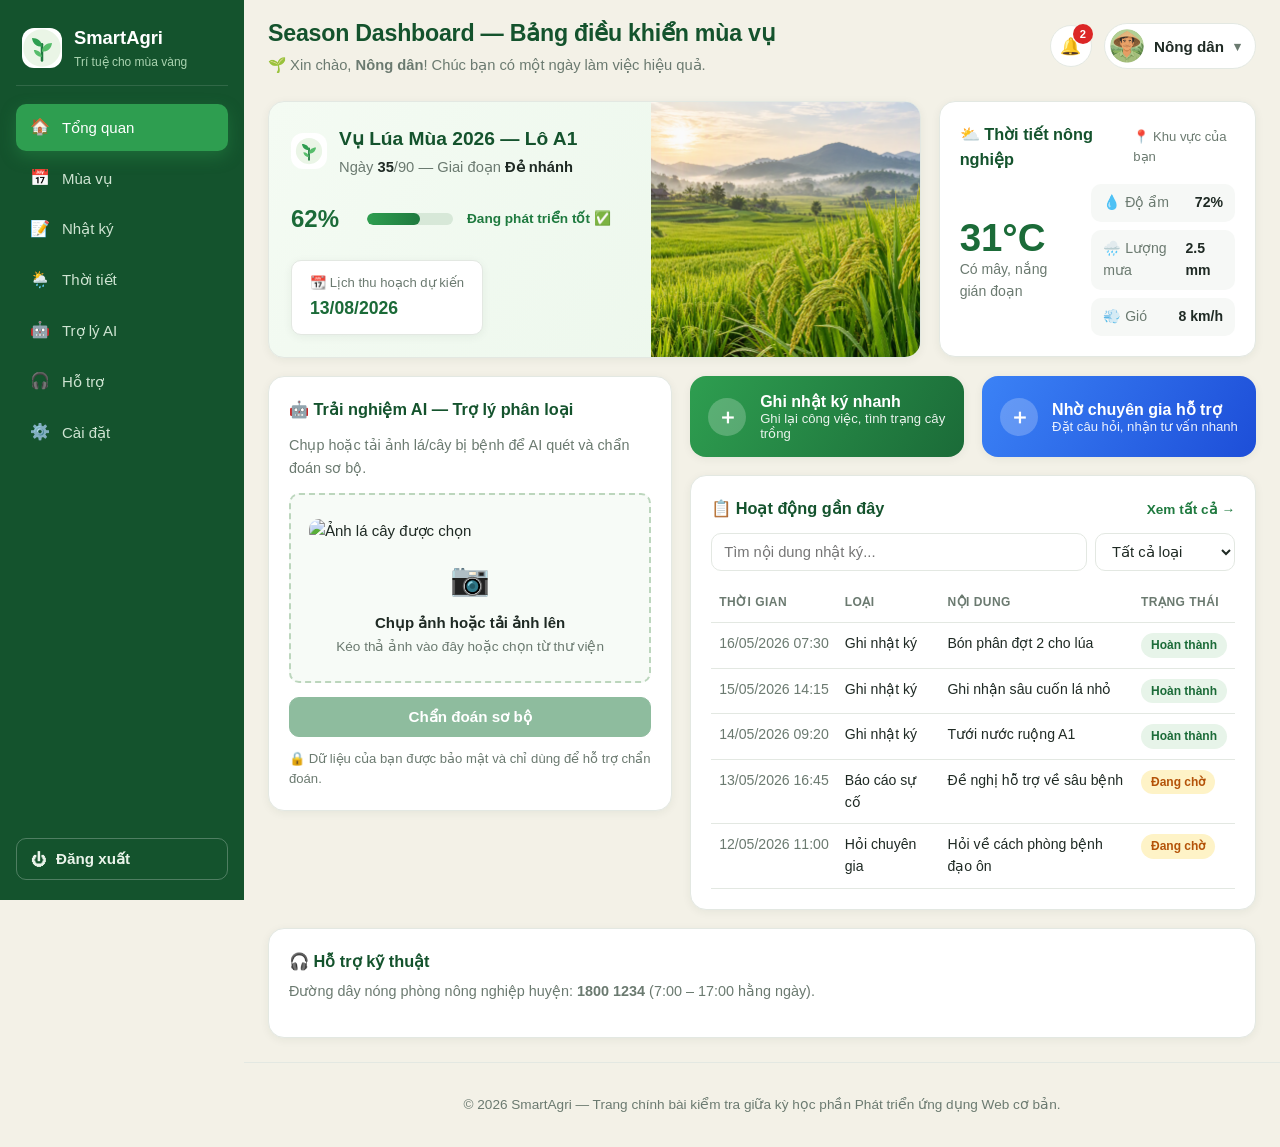
==== index.html @ 3e4b9f37 "Add SmartAgri Season Dashboard page" ====
<!DOCTYPE html>
<html lang="vi">
<head>
  <meta charset="UTF-8">
  <meta name="viewport" content="width=device-width, initial-scale=1.0">
  <meta name="description" content="SmartAgri - Season Dashboard: bảng điều khiển mùa vụ cho nông dân">
  <title>SmartAgri — Bảng điều khiển mùa vụ</title>
  <link rel="icon" href="assets/favicon.svg" type="image/svg+xml">
  <link rel="stylesheet" href="css/style.css">
</head>
<body>
  <div class="app">
    <aside class="sidebar" id="sidebar">
      <div class="brand">
        <img class="brand-logo" src="assets/logo.svg" alt="" width="40" height="40">
        <div class="brand-text">
          <p class="brand-name">SmartAgri</p>
          <p class="brand-tag">Trí tuệ cho mùa vàng</p>
        </div>
      </div>

      <nav class="side-nav" aria-label="Điều hướng chính">
        <ul class="side-list">
          <li><a class="side-link is-active" href="#section-season"><span class="side-icon" aria-hidden="true">🏠</span>Tổng quan</a></li>
          <li><a class="side-link" href="#section-season"><span class="side-icon" aria-hidden="true">📅</span>Mùa vụ</a></li>
          <li><a class="side-link" href="#section-activity"><span class="side-icon" aria-hidden="true">📝</span>Nhật ký</a></li>
          <li><a class="side-link" href="#section-weather"><span class="side-icon" aria-hidden="true">🌦️</span>Thời tiết</a></li>
          <li><a class="side-link" href="#section-ai"><span class="side-icon" aria-hidden="true">🤖</span>Trợ lý AI</a></li>
          <li><a class="side-link" href="#section-support"><span class="side-icon" aria-hidden="true">🎧</span>Hỗ trợ</a></li>
          <li><a class="side-link" href="#section-support"><span class="side-icon" aria-hidden="true">⚙️</span>Cài đặt</a></li>
        </ul>
      </nav>

      <button class="btn-logout" type="button" id="logoutBtn">
        <span aria-hidden="true">⏻</span> Đăng xuất
      </button>
    </aside>

    <div class="content">
      <header class="topbar">
        <button class="btn-icon btn-menu" type="button" id="menuToggle" aria-label="Mở hoặc đóng menu">☰</button>
        <div class="topbar-title">
          <h1>Season Dashboard — Bảng điều khiển mùa vụ</h1>
          <p class="greeting">🌱 Xin chào, <strong>Nông dân</strong>! Chúc bạn có một ngày làm việc hiệu quả.</p>
        </div>

        <div class="topbar-actions">
          <div class="bell-wrap">
            <button class="btn-icon" type="button" id="bellBtn" aria-label="Thông báo" aria-expanded="false">
              🔔<span class="bell-badge" id="bellBadge">2</span>
            </button>
            <div class="dropdown" id="bellDropdown" hidden>
              <p class="dropdown-title">Thông báo mới</p>
              <ul class="dropdown-list" id="dropdownList"></ul>
            </div>
          </div>

          <div class="user-chip-wrap">
            <button class="user-chip" type="button" id="userBtn" aria-expanded="false">
              <img class="user-avatar" src="assets/avatar-farmer.png" alt="Ảnh nông dân">
              <span>Nông dân</span>
              <span class="caret" aria-hidden="true">▾</span>
            </button>
            <div class="dropdown" id="userDropdown" hidden>
              <a class="dropdown-link" href="#section-support">Hồ sơ của tôi</a>
              <a class="dropdown-link" href="#section-support">Cài đặt tài khoản</a>
              <button class="dropdown-link dropdown-danger" type="button" id="logoutBtn2">Đăng xuất</button>
            </div>
          </div>
        </div>
      </header>

      <main class="board">
        <section class="hero card" id="section-season" aria-labelledby="season-title">
          <div class="hero-body">
            <header class="hero-head">
              <img class="hero-icon" src="assets/logo.svg" alt="" width="36" height="36">
              <div>
                <h2 id="season-title">Vụ Lúa Mùa 2026 — Lô A1</h2>
                <p class="hero-meta">Ngày <strong id="dayCount">35</strong>/<span id="totalDays">90</span> — Giai đoạn <strong>Đẻ nhánh</strong></p>
              </div>
            </header>

            <div class="progress-row">
              <p class="progress-value" id="progressValue">0%</p>
              <div class="progress-track" id="progressTrack" role="progressbar" aria-label="Tiến độ mùa vụ" aria-valuemin="0" aria-valuemax="100" aria-valuenow="0">
                <span class="progress-fill" id="progressFill"></span>
              </div>
              <p class="progress-note">Đang phát triển tốt ✅</p>
            </div>

            <article class="schedule-chip">
              <p class="chip-label">📆 Lịch thu hoạch dự kiến</p>
              <p class="chip-date">13/08/2026</p>
            </article>
          </div>

          <figure class="hero-photo">
            <img src="assets/hero-rice.png" alt="Cánh đồng lúa đang giai đoạn đẻ nhánh">
          </figure>
        </section>

        <aside class="weather card" id="section-weather" aria-labelledby="weather-title">
          <header class="card-head">
            <h2 id="weather-title">⛅ Thời tiết nông nghiệp</h2>
            <p class="card-tag">📍 Khu vực của bạn</p>
          </header>
          <div class="weather-body">
            <div class="weather-main">
              <p class="weather-temp">31°C</p>
              <p class="weather-desc">Có mây, nắng gián đoạn</p>
            </div>
            <ul class="weather-list">
              <li><span class="w-key">💧 Độ ẩm</span><strong class="w-val">72%</strong></li>
              <li><span class="w-key">🌧️ Lượng mưa</span><strong class="w-val">2.5 mm</strong></li>
              <li><span class="w-key">💨 Gió</span><strong class="w-val">8 km/h</strong></li>
            </ul>
          </div>
        </aside>

        <div class="lower">
          <section class="ai card" id="section-ai" aria-labelledby="ai-title">
            <header class="card-head">
              <h2 id="ai-title">🤖 Trải nghiệm AI — Trợ lý phân loại</h2>
            </header>
            <p class="card-desc">Chụp hoặc tải ảnh lá/cây bị bệnh để AI quét và chẩn đoán sơ bộ.</p>

            <div class="dropzone" id="dropzone" tabindex="0" role="button" aria-label="Chọn ảnh để chẩn đoán">
              <img class="preview" src="" alt="Ảnh lá cây được chọn" hidden>
              <div class="drop-hint" id="dropHint">
                <span class="drop-icon" aria-hidden="true">📷</span>
                <p class="drop-title">Chụp ảnh hoặc tải ảnh lên</p>
                <p class="drop-sub">Kéo thả ảnh vào đây hoặc chọn từ thư viện</p>
              </div>
            </div>
            <input class="visually-hidden" type="file" id="fileInput" accept="image/*">

            <button class="btn btn-primary btn-block" type="button" id="analyzeBtn" disabled>Chẩn đoán sơ bộ</button>
            <div class="ai-result" id="aiResult" hidden></div>
            <p class="ai-privacy">🔒 Dữ liệu của bạn được bảo mật và chỉ dùng để hỗ trợ chẩn đoán.</p>
          </section>

          <div class="right-col">
            <div class="cta-row">
              <button class="cta cta-green" type="button" id="openLogBtn">
                <span class="cta-plus" aria-hidden="true">＋</span>
                <span class="cta-text">
                  <strong>Ghi nhật ký nhanh</strong>
                  <small>Ghi lại công việc, tình trạng cây trồng</small>
                </span>
              </button>

              <button class="cta cta-blue" type="button" id="openAskBtn">
                <span class="cta-plus" aria-hidden="true">＋</span>
                <span class="cta-text">
                  <strong>Nhờ chuyên gia hỗ trợ</strong>
                  <small>Đặt câu hỏi, nhận tư vấn nhanh</small>
                </span>
              </button>
            </div>

            <section class="activity card" id="section-activity" aria-labelledby="activity-title">
              <header class="card-head card-head-row">
                <h2 id="activity-title">📋 Hoạt động gần đây</h2>
                <button class="link-btn" type="button" id="toggleLimit">Xem tất cả →</button>
              </header>

              <div class="filter-bar">
                <label class="visually-hidden" for="activitySearch">Tìm kiếm hoạt động</label>
                <input class="input" type="search" id="activitySearch" placeholder="Tìm nội dung nhật ký..." autocomplete="off">
                <label class="visually-hidden" for="activityType">Lọc theo loại</label>
                <select class="input input-select" id="activityType">
                  <option value="all">Tất cả loại</option>
                  <option value="Ghi nhật ký">Ghi nhật ký</option>
                  <option value="Báo cáo sự cố">Báo cáo sự cố</option>
                  <option value="Hỏi chuyên gia">Hỏi chuyên gia</option>
                </select>
              </div>

              <div class="table-wrap">
                <table class="log-table">
                  <caption class="visually-hidden">Danh sách hoạt động gần đây của nông dân</caption>
                  <thead>
                    <tr>
                      <th scope="col">Thời gian</th>
                      <th scope="col">Loại</th>
                      <th scope="col">Nội dung</th>
                      <th scope="col">Trạng thái</th>
                    </tr>
                  </thead>
                  <tbody id="activityBody"></tbody>
                </table>
              </div>
              <p class="empty" id="activityEmpty" hidden>Không có hoạt động nào khớp với bộ lọc.</p>
            </section>
          </div>
        </div>

        <section class="support card" id="section-support" aria-labelledby="support-title">
          <h2 id="support-title">🎧 Hỗ trợ kỹ thuật</h2>
          <p class="card-desc">Đường dây nóng phòng nông nghiệp huyện: <strong>1800 1234</strong> (7:00 – 17:00 hằng ngày).</p>
        </section>
      </main>

      <footer class="footer">
        <p>© 2026 SmartAgri — Trang chính bài kiểm tra giữa kỳ học phần Phát triển ứng dụng Web cơ bản.</p>
      </footer>
    </div>
  </div>

  <div class="modal" id="logModal" hidden>
    <div class="modal-backdrop" data-close-modal></div>
    <section class="modal-box" role="dialog" aria-modal="true" aria-labelledby="logModalTitle">
      <header class="modal-head">
        <h2 id="logModalTitle">Ghi nhật ký nhanh</h2>
        <button class="btn-icon" type="button" data-close-modal aria-label="Đóng">✕</button>
      </header>
      <form class="form" id="logForm" novalidate>
        <div class="form-row">
          <label for="logType">Loại hoạt động</label>
          <select class="input" id="logType">
            <option value="Ghi nhật ký">Ghi nhật ký</option>
            <option value="Báo cáo sự cố">Báo cáo sự cố</option>
            <option value="Hỏi chuyên gia">Hỏi chuyên gia</option>
          </select>
        </div>
        <div class="form-row">
          <label for="logContent">Nội dung</label>
          <textarea class="input" id="logContent" rows="3" placeholder="Ví dụ: Bón phân đợt 2 cho lúa lô A1"></textarea>
          <span class="field-error" id="logContentError"></span>
        </div>
        <div class="form-actions">
          <button class="btn" type="button" data-close-modal>Hủy</button>
          <button class="btn btn-primary" type="submit">Lưu nhật ký</button>
        </div>
      </form>
    </section>
  </div>

  <div class="modal" id="askModal" hidden>
    <div class="modal-backdrop" data-close-modal></div>
    <section class="modal-box" role="dialog" aria-modal="true" aria-labelledby="askModalTitle">
      <header class="modal-head">
        <h2 id="askModalTitle">Nhờ chuyên gia hỗ trợ</h2>
        <button class="btn-icon" type="button" data-close-modal aria-label="Đóng">✕</button>
      </header>
      <form class="form" id="askForm" novalidate>
        <div class="form-row">
          <label for="askTopic">Chủ đề</label>
          <select class="input" id="askTopic">
            <option value="">— Chọn chủ đề —</option>
            <option value="Sâu bệnh">Sâu bệnh</option>
            <option value="Dinh dưỡng cây trồng">Dinh dưỡng cây trồng</option>
            <option value="Tưới tiêu">Tưới tiêu</option>
          </select>
          <span class="field-error" id="askTopicError"></span>
        </div>
        <div class="form-row">
          <label for="askContent">Câu hỏi</label>
          <textarea class="input" id="askContent" rows="3" placeholder="Mô tả tình trạng ruộng và câu hỏi của bạn"></textarea>
          <span class="field-error" id="askContentError"></span>
        </div>
        <div class="form-actions">
          <button class="btn" type="button" data-close-modal>Hủy</button>
          <button class="btn btn-primary btn-blue" type="submit">Gửi câu hỏi</button>
        </div>
      </form>
    </section>
  </div>

  <div class="toast" id="toast" hidden></div>

  <script src="js/main.js"></script>
</body>
</html>
---- css/style.css ----
:root {
  --green-900: #14532d;
  --green-800: #1b6b38;
  --green-700: #1f7a3f;
  --green-500: #2e9e50;
  --green-100: #e7f4e9;
  --blue-600: #1d4ed8;
  --blue-500: #2563eb;
  --cream: #f3f1e7;
  --surface: #ffffff;
  --text: #1f2a24;
  --muted: #6b7a70;
  --border: #e3e8e2;
  --amber: #b45309;
  --amber-bg: #fef3c7;
  --radius: 16px;
  --radius-sm: 10px;
  --shadow: 0 2px 10px rgba(20, 45, 30, 0.06);
  --shadow-lg: 0 18px 40px rgba(20, 45, 30, 0.18);
  --sidebar-w: 244px;
}

* {
  box-sizing: border-box;
}

body {
  margin: 0;
  font-family: "Segoe UI", Roboto, "Helvetica Neue", Arial, sans-serif;
  font-size: 15px;
  line-height: 1.55;
  color: var(--text);
  background-color: var(--cream);
}

img {
  max-width: 100%;
  display: block;
}

.visually-hidden {
  position: absolute;
  width: 1px;
  height: 1px;
  margin: -1px;
  overflow: hidden;
  clip: rect(0 0 0 0);
  white-space: nowrap;
}

/* ---------- Layout ---------- */
.app {
  display: grid;
  grid-template-columns: var(--sidebar-w) 1fr;
  min-height: 100vh;
}

.content {
  display: flex;
  flex-direction: column;
  min-width: 0;
}

.board {
  display: grid;
  grid-template-columns: repeat(12, minmax(0, 1fr));
  gap: 18px;
  padding: 8px 24px 24px;
  align-items: start;
}

.card {
  background-color: var(--surface);
  border: 1px solid var(--border);
  border-radius: var(--radius);
  box-shadow: var(--shadow);
  padding: 20px;
}

/* ---------- Sidebar ---------- */
.sidebar {
  display: flex;
  flex-direction: column;
  gap: 18px;
  padding: 20px 16px;
  background-color: var(--green-900);
  color: #eaf3ea;
  position: sticky;
  top: 0;
  height: 100vh;
}

.brand {
  display: flex;
  align-items: center;
  gap: 12px;
  padding: 4px 6px 14px;
  border-bottom: 1px solid rgba(255, 255, 255, 0.12);
}

.brand-logo {
  background-color: #ffffff;
  border-radius: 12px;
}

.brand-name {
  margin: 0;
  font-size: 1.15rem;
  font-weight: 700;
  color: #ffffff;
}

.brand-tag {
  margin: 0;
  font-size: 0.75rem;
  color: #a9d3b0;
}

.side-nav {
  flex: 1;
}

.side-list {
  margin: 0;
  padding: 0;
  list-style: none;
  display: grid;
  gap: 4px;
}

.side-link {
  display: flex;
  align-items: center;
  gap: 12px;
  padding: 11px 14px;
  border-radius: var(--radius-sm);
  color: #cfe4d2;
  text-decoration: none;
  font-weight: 500;
  transition: background-color 0.2s ease, color 0.2s ease;
}

.side-link:hover {
  background-color: rgba(255, 255, 255, 0.08);
  color: #ffffff;
}

.side-link.is-active {
  background-color: var(--green-500);
  color: #ffffff;
  box-shadow: 0 6px 16px rgba(46, 158, 80, 0.35);
}

.side-icon {
  font-size: 1rem;
  width: 20px;
  text-align: center;
}

.btn-logout {
  display: flex;
  align-items: center;
  gap: 10px;
  padding: 11px 14px;
  border: 1px solid rgba(255, 255, 255, 0.25);
  border-radius: var(--radius-sm);
  background-color: transparent;
  color: #eaf3ea;
  font-size: 0.95rem;
  font-weight: 600;
  cursor: pointer;
  transition: background-color 0.2s ease;
}

.btn-logout:hover {
  background-color: rgba(255, 255, 255, 0.12);
}

/* ---------- Topbar ---------- */
.topbar {
  display: flex;
  align-items: center;
  gap: 16px;
  padding: 16px 24px;
}

.topbar-title {
  flex: 1;
  min-width: 0;
}

.topbar-title h1 {
  margin: 0;
  font-size: 1.45rem;
  color: var(--green-900);
  letter-spacing: -0.01em;
}

.greeting {
  margin: 2px 0 0;
  color: var(--muted);
  font-size: 0.92rem;
}

.topbar-actions {
  display: flex;
  align-items: center;
  gap: 12px;
}

.btn-icon {
  position: relative;
  width: 42px;
  height: 42px;
  display: inline-flex;
  align-items: center;
  justify-content: center;
  border: 1px solid var(--border);
  border-radius: 50%;
  background-color: var(--surface);
  font-size: 1.05rem;
  cursor: pointer;
  transition: box-shadow 0.2s ease, transform 0.15s ease;
}

.btn-icon:hover {
  box-shadow: var(--shadow);
  transform: translateY(-1px);
}

.btn-menu {
  display: none;
}

.bell-badge {
  position: absolute;
  top: -2px;
  right: -2px;
  min-width: 20px;
  height: 20px;
  padding: 0 5px;
  display: grid;
  place-items: center;
  border-radius: 999px;
  background-color: #dc2626;
  color: #ffffff;
  font-size: 0.7rem;
  font-weight: 700;
}

.user-chip {
  display: flex;
  align-items: center;
  gap: 10px;
  padding: 5px 14px 5px 5px;
  border: 1px solid var(--border);
  border-radius: 999px;
  background-color: var(--surface);
  font-size: 0.95rem;
  font-weight: 600;
  color: var(--text);
  cursor: pointer;
  transition: box-shadow 0.2s ease;
}

.user-chip:hover {
  box-shadow: var(--shadow);
}

.user-avatar {
  width: 34px;
  height: 34px;
  border-radius: 50%;
  object-fit: cover;
}

.caret {
  color: var(--muted);
  font-size: 0.8rem;
}

/* ---------- Dropdown ---------- */
.bell-wrap,
.user-chip-wrap {
  position: relative;
}

.dropdown {
  position: absolute;
  top: calc(100% + 10px);
  right: 0;
  width: 280px;
  padding: 12px;
  border: 1px solid var(--border);
  border-radius: var(--radius-sm);
  background-color: var(--surface);
  box-shadow: var(--shadow-lg);
  z-index: 30;
}

.dropdown-title {
  margin: 0 0 8px;
  font-size: 0.82rem;
  font-weight: 700;
  text-transform: uppercase;
  letter-spacing: 0.05em;
  color: var(--muted);
}

.dropdown-list {
  margin: 0;
  padding: 0;
  list-style: none;
  display: grid;
  gap: 6px;
}

.dropdown-item {
  display: flex;
  gap: 8px;
  padding: 8px;
  border-radius: 8px;
  font-size: 0.88rem;
}

.dropdown-item:hover {
  background-color: var(--green-100);
}

.dropdown-item strong {
  display: block;
}

.dropdown-item span {
  color: var(--muted);
  font-size: 0.78rem;
}

.dropdown-link {
  display: block;
  padding: 9px 10px;
  border: none;
  border-radius: 8px;
  background: none;
  width: 100%;
  text-align: left;
  font-size: 0.92rem;
  font-family: inherit;
  color: var(--text);
  text-decoration: none;
  cursor: pointer;
}

.dropdown-link:hover {
  background-color: var(--green-100);
}

.dropdown-danger {
  color: #b91c1c;
}

/* ---------- Hero / season ---------- */
.hero {
  grid-column: span 8;
  display: grid;
  grid-template-columns: 1.15fr 0.85fr;
  gap: 18px;
  padding: 0;
  overflow: hidden;
  background-image: linear-gradient(120deg, #f4fbf3 0%, #eaf6ea 100%);
}

.hero-body {
  padding: 22px;
}

.hero-head {
  display: flex;
  align-items: center;
  gap: 12px;
}

.hero-icon {
  background-color: var(--surface);
  border-radius: 12px;
  padding: 4px;
}

.hero-head h2 {
  margin: 0;
  font-size: 1.2rem;
  color: var(--green-900);
}

.hero-meta {
  margin: 2px 0 0;
  font-size: 0.92rem;
  color: var(--muted);
}

.hero-meta strong {
  color: var(--text);
}

.progress-row {
  display: flex;
  align-items: center;
  gap: 14px;
  margin-top: 22px;
}

.progress-value {
  margin: 0;
  font-size: 1.5rem;
  font-weight: 800;
  color: var(--green-800);
  min-width: 62px;
}

.progress-track {
  flex: 1;
  height: 12px;
  border-radius: 999px;
  background-color: #d7e8d8;
  overflow: hidden;
}

.progress-fill {
  display: block;
  height: 100%;
  width: 0;
  border-radius: 999px;
  background-image: linear-gradient(90deg, var(--green-500), var(--green-700));
  transition: width 1.1s ease;
}

.progress-note {
  margin: 0;
  font-size: 0.85rem;
  font-weight: 600;
  color: var(--green-700);
}

.schedule-chip {
  display: inline-block;
  margin-top: 22px;
  padding: 12px 18px;
  border: 1px solid var(--border);
  border-radius: var(--radius-sm);
  background-color: var(--surface);
  box-shadow: var(--shadow);
}

.chip-label {
  margin: 0;
  font-size: 0.82rem;
  color: var(--muted);
}

.chip-date {
  margin: 2px 0 0;
  font-size: 1.1rem;
  font-weight: 800;
  color: var(--green-800);
}

.hero-photo {
  margin: 0;
  min-height: 100%;
}

.hero-photo img {
  width: 100%;
  height: 100%;
  min-height: 220px;
  object-fit: cover;
}

/* ---------- Weather ---------- */
.weather {
  grid-column: span 4;
}

.card-head {
  display: flex;
  align-items: center;
  justify-content: space-between;
  gap: 10px;
  margin-bottom: 12px;
}

.card-head h2 {
  margin: 0;
  font-size: 1.02rem;
  color: var(--green-900);
}

.card-tag {
  margin: 0;
  font-size: 0.82rem;
  color: var(--muted);
}

.card-desc {
  margin: 0 0 14px;
  font-size: 0.9rem;
  color: var(--muted);
}

.weather-body {
  display: grid;
  grid-template-columns: 0.9fr 1.1fr;
  gap: 14px;
  align-items: center;
}

.weather-temp {
  margin: 0;
  font-size: 2.4rem;
  font-weight: 800;
  color: var(--green-800);
  line-height: 1.1;
}

.weather-desc {
  margin: 0;
  font-size: 0.88rem;
  color: var(--muted);
}

.weather-list {
  margin: 0;
  padding: 0;
  list-style: none;
  display: grid;
  gap: 8px;
}

.weather-list li {
  display: flex;
  align-items: center;
  justify-content: space-between;
  gap: 8px;
  padding: 8px 12px;
  border-radius: var(--radius-sm);
  background-color: #f6f8f6;
  font-size: 0.88rem;
}

.w-key {
  color: var(--muted);
}

.w-val {
  color: var(--text);
}

/* ---------- Lower section ---------- */
.lower {
  grid-column: span 12;
  display: grid;
  grid-template-columns: 5fr 7fr;
  gap: 18px;
  align-items: start;
}

.right-col {
  display: grid;
  gap: 18px;
  min-width: 0;
}

.cta-row {
  display: grid;
  grid-template-columns: 1fr 1fr;
  gap: 18px;
}

.cta {
  display: flex;
  align-items: center;
  gap: 14px;
  padding: 16px 18px;
  border: none;
  border-radius: var(--radius);
  color: #ffffff;
  text-align: left;
  cursor: pointer;
  box-shadow: var(--shadow);
  transition: transform 0.15s ease, box-shadow 0.2s ease, filter 0.2s ease;
}

.cta:hover {
  transform: translateY(-2px);
  box-shadow: var(--shadow-lg);
  filter: brightness(1.05);
}

.cta-green {
  background-image: linear-gradient(120deg, var(--green-500), var(--green-800));
}

.cta-blue {
  background-image: linear-gradient(120deg, #3b82f6, var(--blue-600));
}

.cta-plus {
  flex-shrink: 0;
  width: 38px;
  height: 38px;
  display: grid;
  place-items: center;
  border-radius: 50%;
  background-color: rgba(255, 255, 255, 0.22);
  font-size: 1.3rem;
  font-weight: 700;
}

.cta-text {
  display: grid;
}

.cta-text strong {
  font-size: 1rem;
}

.cta-text small {
  font-size: 0.82rem;
  opacity: 0.9;
}

/* ---------- AI card ---------- */
.ai {
  min-width: 0;
}

.dropzone {
  position: relative;
  display: grid;
  place-items: center;
  min-height: 190px;
  padding: 18px;
  border: 2px dashed #bcd6bd;
  border-radius: var(--radius-sm);
  background-color: #f7fbf7;
  cursor: pointer;
  transition: border-color 0.2s ease, background-color 0.2s ease;
}

.dropzone:hover,
.dropzone.is-over {
  border-color: var(--green-500);
  background-color: var(--green-100);
}

.dropzone.has-image {
  border-style: solid;
  border-color: var(--green-500);
}

.drop-hint {
  text-align: center;
  color: var(--muted);
}

.drop-icon {
  font-size: 2rem;
}

.drop-title {
  margin: 6px 0 2px;
  font-weight: 700;
  color: var(--text);
}

.drop-sub {
  margin: 0;
  font-size: 0.85rem;
}

.preview {
  max-height: 220px;
  width: 100%;
  object-fit: cover;
  border-radius: var(--radius-sm);
}

.btn {
  display: inline-flex;
  align-items: center;
  justify-content: center;
  gap: 8px;
  padding: 10px 18px;
  border: 1px solid var(--border);
  border-radius: var(--radius-sm);
  background-color: var(--surface);
  color: var(--text);
  font-family: inherit;
  font-size: 0.95rem;
  font-weight: 600;
  cursor: pointer;
  transition: background-color 0.2s ease, box-shadow 0.2s ease;
}

.btn:hover {
  box-shadow: var(--shadow);
}

.btn:disabled {
  opacity: 0.5;
  cursor: not-allowed;
}

.btn-primary {
  background-color: var(--green-700);
  border-color: var(--green-700);
  color: #ffffff;
  margin-top: 14px;
}

.btn-primary:hover:not(:disabled) {
  background-color: var(--green-800);
}

.btn-block {
  width: 100%;
}

.btn-blue {
  background-color: var(--blue-600);
  border-color: var(--blue-600);
}

.ai-result {
  margin-top: 14px;
  padding: 14px;
  border-left: 4px solid var(--green-500);
  border-radius: var(--radius-sm);
  background-color: var(--green-100);
  font-size: 0.9rem;
}

.ai-result h3 {
  margin: 0 0 6px;
  font-size: 0.98rem;
  color: var(--green-900);
}

.ai-result ul {
  margin: 0;
  padding-left: 18px;
}

.ai-privacy {
  margin: 12px 0 0;
  font-size: 0.82rem;
  color: var(--muted);
}

/* ---------- Activity ---------- */
.activity {
  min-width: 0;
}

.card-head-row {
  align-items: baseline;
}

.link-btn {
  border: none;
  background: none;
  padding: 0;
  font-family: inherit;
  font-size: 0.85rem;
  font-weight: 600;
  color: var(--green-700);
  cursor: pointer;
}

.link-btn:hover {
  text-decoration: underline;
}

.filter-bar {
  display: flex;
  gap: 8px;
  margin-bottom: 12px;
}

.input {
  flex: 1;
  min-width: 0;
  padding: 9px 12px;
  border: 1px solid var(--border);
  border-radius: var(--radius-sm);
  background-color: var(--surface);
  color: var(--text);
  font-family: inherit;
  font-size: 0.92rem;
  transition: border-color 0.2s ease, box-shadow 0.2s ease;
}

.input:focus {
  outline: none;
  border-color: var(--green-500);
  box-shadow: 0 0 0 3px rgba(46, 158, 80, 0.16);
}

.input.is-invalid {
  border-color: #dc2626;
}

.input-select {
  flex: 0 0 140px;
}

.table-wrap {
  overflow-x: auto;
}

.log-table {
  width: 100%;
  border-collapse: collapse;
  font-size: 0.88rem;
}

.log-table th,
.log-table td {
  padding: 10px 8px;
  text-align: left;
  border-bottom: 1px solid var(--border);
  vertical-align: top;
}

.log-table thead th {
  font-size: 0.75rem;
  text-transform: uppercase;
  letter-spacing: 0.04em;
  color: var(--muted);
}

.log-table tbody tr:hover {
  background-color: #f7faf7;
}

.log-time {
  color: var(--muted);
  white-space: nowrap;
}

.badge {
  display: inline-block;
  padding: 3px 10px;
  border-radius: 999px;
  font-size: 0.75rem;
  font-weight: 700;
  white-space: nowrap;
}

.badge-done {
  background-color: var(--green-100);
  color: var(--green-800);
}

.badge-wait {
  background-color: var(--amber-bg);
  color: var(--amber);
}

.empty {
  margin: 10px 0 0;
  color: var(--muted);
  font-style: italic;
  font-size: 0.9rem;
}

/* ---------- Support + footer ---------- */
.support {
  grid-column: span 12;
}

.support h2 {
  margin: 0 0 6px;
  font-size: 1.02rem;
  color: var(--green-900);
}

.footer {
  margin-top: auto;
  padding: 18px 24px;
  border-top: 1px solid var(--border);
  color: var(--muted);
  font-size: 0.85rem;
  text-align: center;
}

/* ---------- Modal ---------- */
.modal {
  position: fixed;
  inset: 0;
  display: grid;
  place-items: center;
  padding: 16px;
  z-index: 60;
}

.modal[hidden] {
  display: none;
}

.modal-backdrop {
  position: absolute;
  inset: 0;
  background-color: rgba(15, 35, 20, 0.5);
}

.modal-box {
  position: relative;
  width: min(460px, 100%);
  border-radius: var(--radius);
  background-color: var(--surface);
  box-shadow: var(--shadow-lg);
  animation: rise 0.22s ease;
}

@keyframes rise {
  from {
    opacity: 0;
    transform: translateY(14px);
  }
  to {
    opacity: 1;
    transform: translateY(0);
  }
}

.modal-head {
  display: flex;
  align-items: center;
  justify-content: space-between;
  padding: 16px 20px;
  border-bottom: 1px solid var(--border);
}

.modal-head h2 {
  margin: 0;
  font-size: 1.08rem;
  color: var(--green-900);
}

.form {
  display: grid;
  gap: 14px;
  padding: 20px;
}

.form-row {
  display: grid;
  gap: 6px;
}

.form-row label {
  font-size: 0.88rem;
  font-weight: 600;
}

.field-error {
  min-height: 16px;
  font-size: 0.8rem;
  color: #b91c1c;
}

.form-actions {
  display: flex;
  justify-content: flex-end;
  gap: 10px;
}

/* ---------- Toast ---------- */
.toast {
  position: fixed;
  left: 50%;
  bottom: 24px;
  transform: translateX(-50%);
  max-width: min(420px, 92%);
  padding: 12px 20px;
  border-radius: 999px;
  background-color: var(--green-900);
  color: #ffffff;
  font-size: 0.9rem;
  box-shadow: var(--shadow-lg);
  z-index: 70;
}

/* ---------- Responsive ---------- */
@media (max-width: 1180px) {
  .hero,
  .weather {
    grid-column: span 12;
  }

  .lower {
    grid-template-columns: 1fr;
  }
}

@media (max-width: 760px) {
  .app {
    grid-template-columns: 1fr;
  }

  .sidebar {
    position: fixed;
    inset: 0 auto 0 0;
    width: 260px;
    z-index: 80;
    transform: translateX(-100%);
    transition: transform 0.28s ease;
    box-shadow: var(--shadow-lg);
  }

  .sidebar.is-open {
    transform: translateX(0);
  }

  .btn-menu {
    display: inline-flex;
  }

  .topbar {
    flex-wrap: wrap;
    padding: 14px 16px;
  }

  .topbar-title {
    order: 2;
    flex-basis: 100%;
  }

  .topbar-title h1 {
    font-size: 1.15rem;
  }

  .board {
    padding: 8px 16px 20px;
    gap: 14px;
  }

  .hero {
    grid-template-columns: 1fr;
  }

  .hero-photo img {
    min-height: 170px;
  }

  .cta-row {
    grid-template-columns: 1fr;
  }

  .weather-body {
    grid-template-columns: 1fr;
  }

  .progress-row {
    flex-wrap: wrap;
  }

  .filter-bar {
    flex-wrap: wrap;
  }

  .input-select {
    flex: 1 1 100%;
  }
}
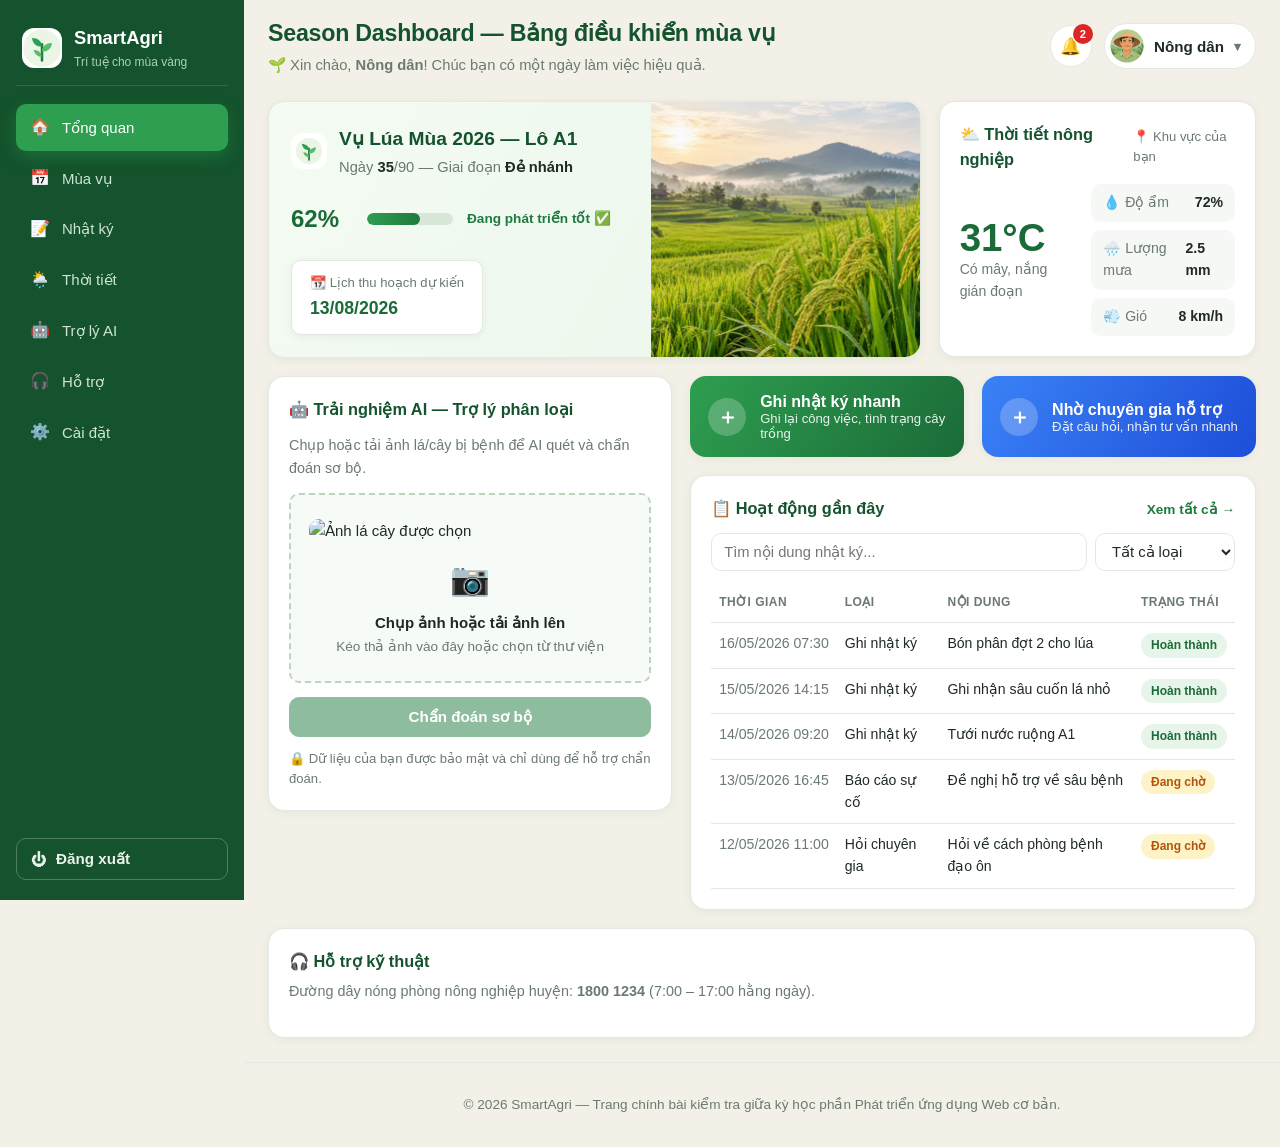
==== commit a7ffe57f: "Remove empty src on image preview to avoid self-request" ====
--- a/index.html
+++ b/index.html
@@ -126,7 +126,7 @@
             <p class="card-desc">Chụp hoặc tải ảnh lá/cây bị bệnh để AI quét và chẩn đoán sơ bộ.</p>
 
             <div class="dropzone" id="dropzone" tabindex="0" role="button" aria-label="Chọn ảnh để chẩn đoán">
-              <img class="preview" src="" alt="Ảnh lá cây được chọn" hidden>
+              <img class="preview" alt="Ảnh lá cây được chọn" hidden>
               <div class="drop-hint" id="dropHint">
                 <span class="drop-icon" aria-hidden="true">📷</span>
                 <p class="drop-title">Chụp ảnh hoặc tải ảnh lên</p>
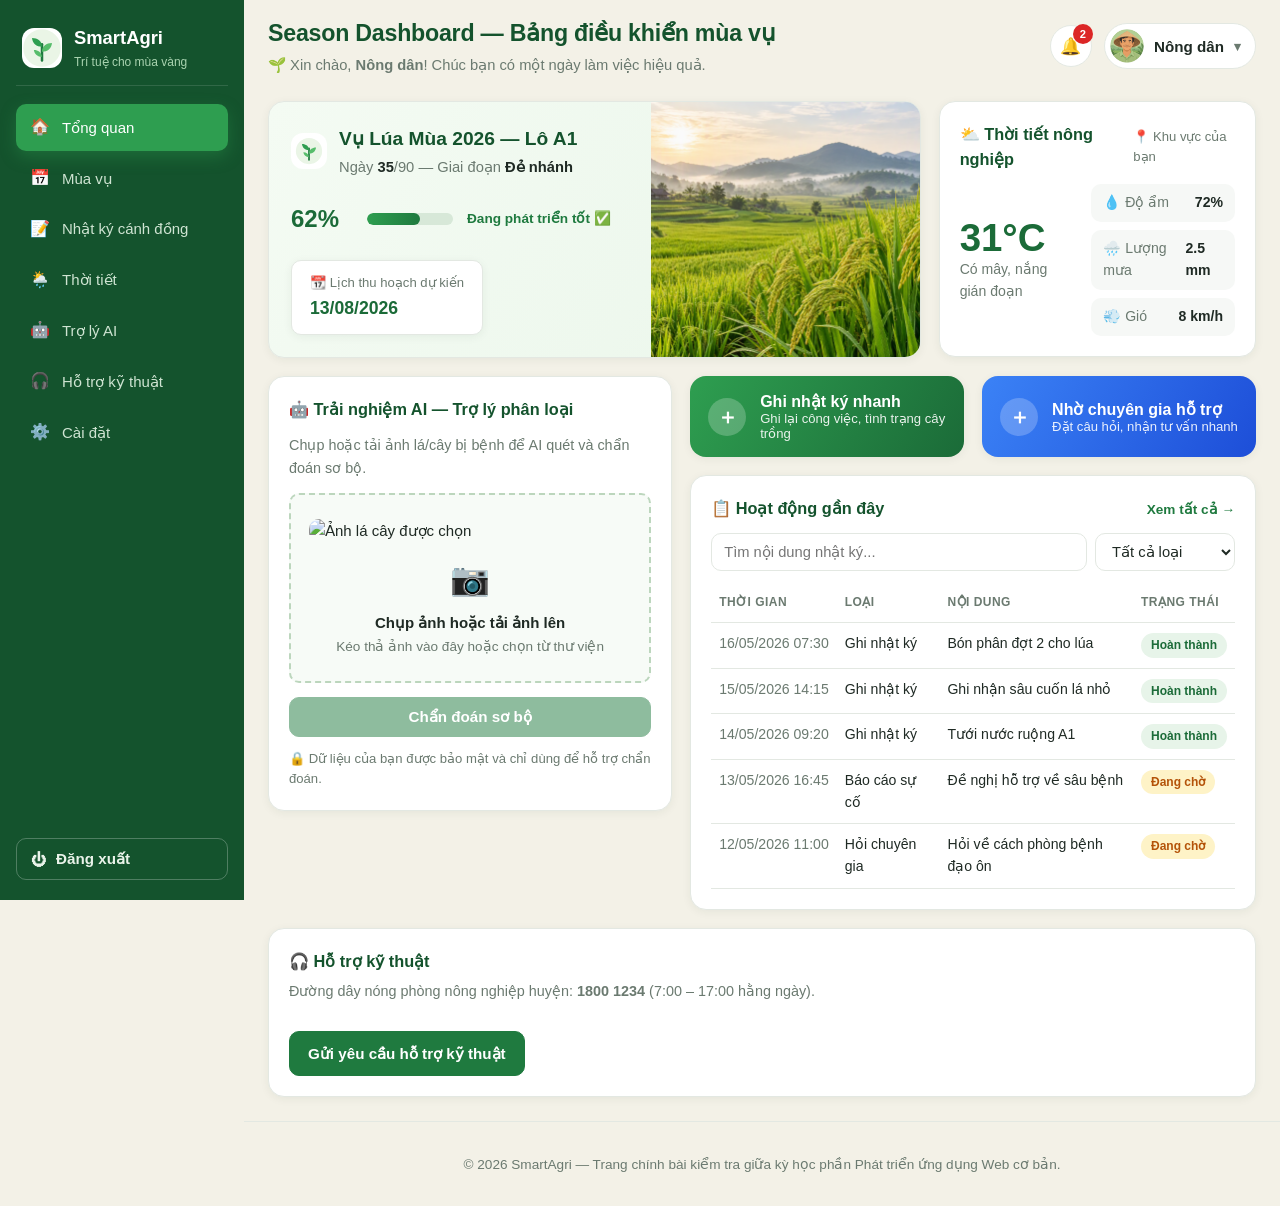
==== commit 70db89f4: "Add login, register, diary and technical support pages Reproduce the four remaining screens from the" ====
--- a/index.html
+++ b/index.html
@@ -23,10 +23,10 @@
         <ul class="side-list">
           <li><a class="side-link is-active" href="#section-season"><span class="side-icon" aria-hidden="true">🏠</span>Tổng quan</a></li>
           <li><a class="side-link" href="#section-season"><span class="side-icon" aria-hidden="true">📅</span>Mùa vụ</a></li>
-          <li><a class="side-link" href="#section-activity"><span class="side-icon" aria-hidden="true">📝</span>Nhật ký</a></li>
+          <li><a class="side-link" href="diary.html"><span class="side-icon" aria-hidden="true">📝</span>Nhật ký cánh đồng</a></li>
           <li><a class="side-link" href="#section-weather"><span class="side-icon" aria-hidden="true">🌦️</span>Thời tiết</a></li>
           <li><a class="side-link" href="#section-ai"><span class="side-icon" aria-hidden="true">🤖</span>Trợ lý AI</a></li>
-          <li><a class="side-link" href="#section-support"><span class="side-icon" aria-hidden="true">🎧</span>Hỗ trợ</a></li>
+          <li><a class="side-link" href="support.html"><span class="side-icon" aria-hidden="true">🎧</span>Hỗ trợ kỹ thuật</a></li>
           <li><a class="side-link" href="#section-support"><span class="side-icon" aria-hidden="true">⚙️</span>Cài đặt</a></li>
         </ul>
       </nav>
@@ -199,6 +199,7 @@
         <section class="support card" id="section-support" aria-labelledby="support-title">
           <h2 id="support-title">🎧 Hỗ trợ kỹ thuật</h2>
           <p class="card-desc">Đường dây nóng phòng nông nghiệp huyện: <strong>1800 1234</strong> (7:00 – 17:00 hằng ngày).</p>
+          <a class="btn btn-primary" href="support.html">Gửi yêu cầu hỗ trợ kỹ thuật</a>
         </section>
       </main>
 
--- a/css/style.css
+++ b/css/style.css
@@ -698,6 +698,7 @@
   font-family: inherit;
   font-size: 0.95rem;
   font-weight: 600;
+  text-decoration: none;
   cursor: pointer;
   transition: background-color 0.2s ease, box-shadow 0.2s ease;
 }
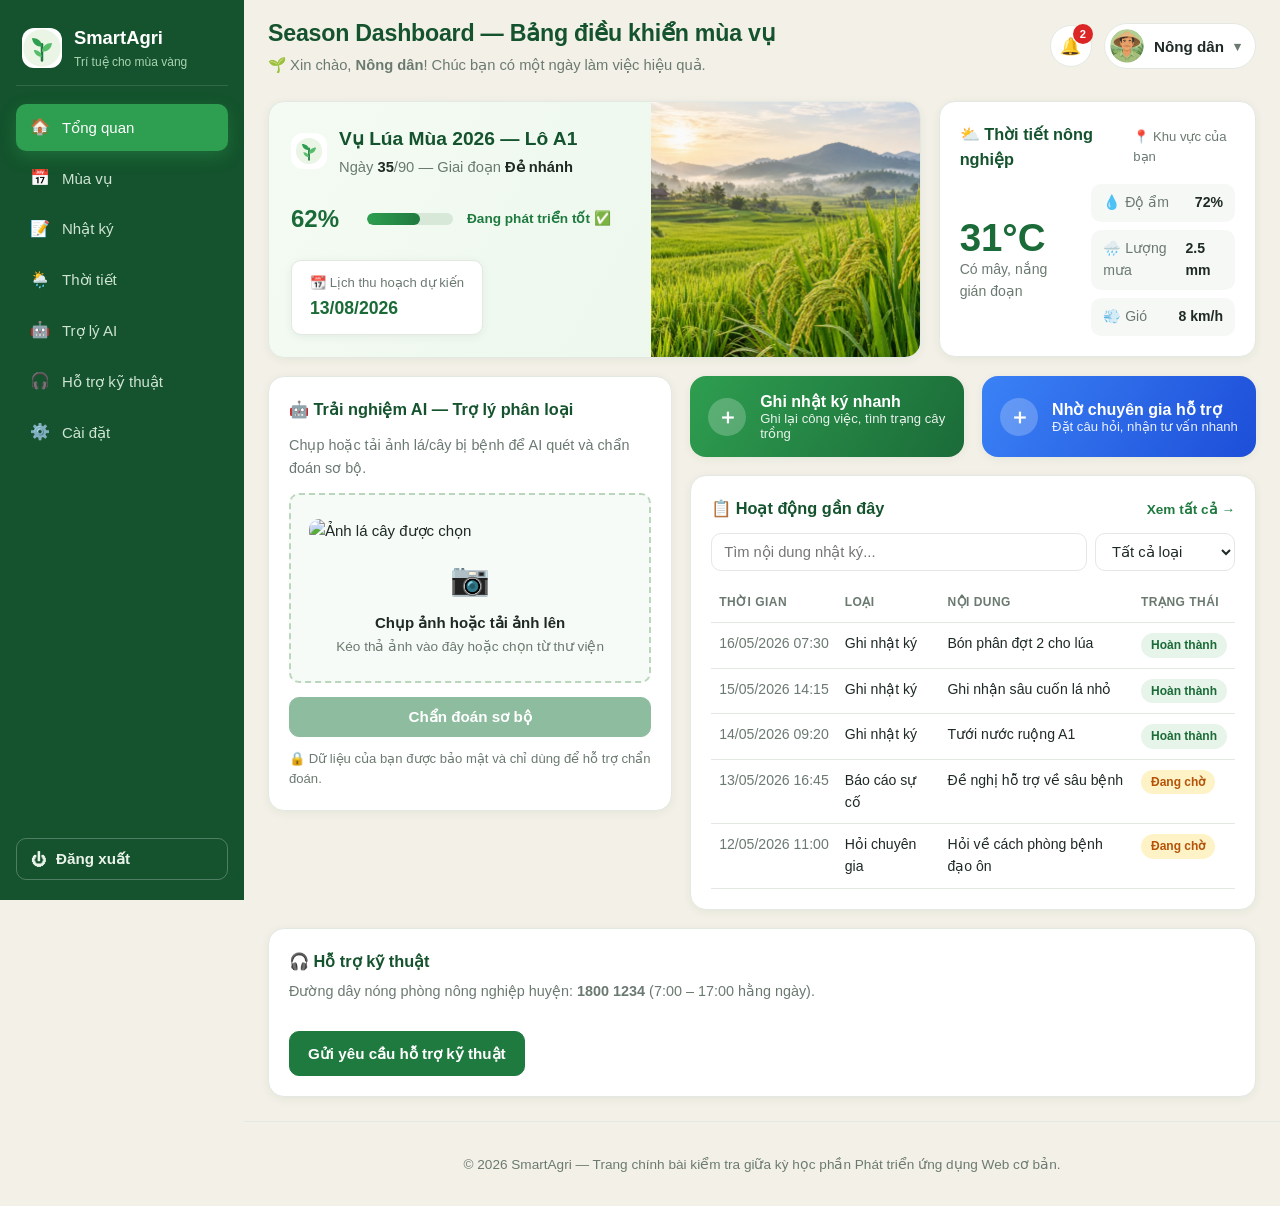
==== commit de564043: "Rename the diary page label to Nhat ky The sidebar entry on diary.html was already short while the p" ====
--- a/index.html
+++ b/index.html
@@ -23,7 +23,7 @@
         <ul class="side-list">
           <li><a class="side-link is-active" href="#section-season"><span class="side-icon" aria-hidden="true">🏠</span>Tổng quan</a></li>
           <li><a class="side-link" href="#section-season"><span class="side-icon" aria-hidden="true">📅</span>Mùa vụ</a></li>
-          <li><a class="side-link" href="diary.html"><span class="side-icon" aria-hidden="true">📝</span>Nhật ký cánh đồng</a></li>
+          <li><a class="side-link" href="diary.html"><span class="side-icon" aria-hidden="true">📝</span>Nhật ký</a></li>
           <li><a class="side-link" href="#section-weather"><span class="side-icon" aria-hidden="true">🌦️</span>Thời tiết</a></li>
           <li><a class="side-link" href="#section-ai"><span class="side-icon" aria-hidden="true">🤖</span>Trợ lý AI</a></li>
           <li><a class="side-link" href="support.html"><span class="side-icon" aria-hidden="true">🎧</span>Hỗ trợ kỹ thuật</a></li>
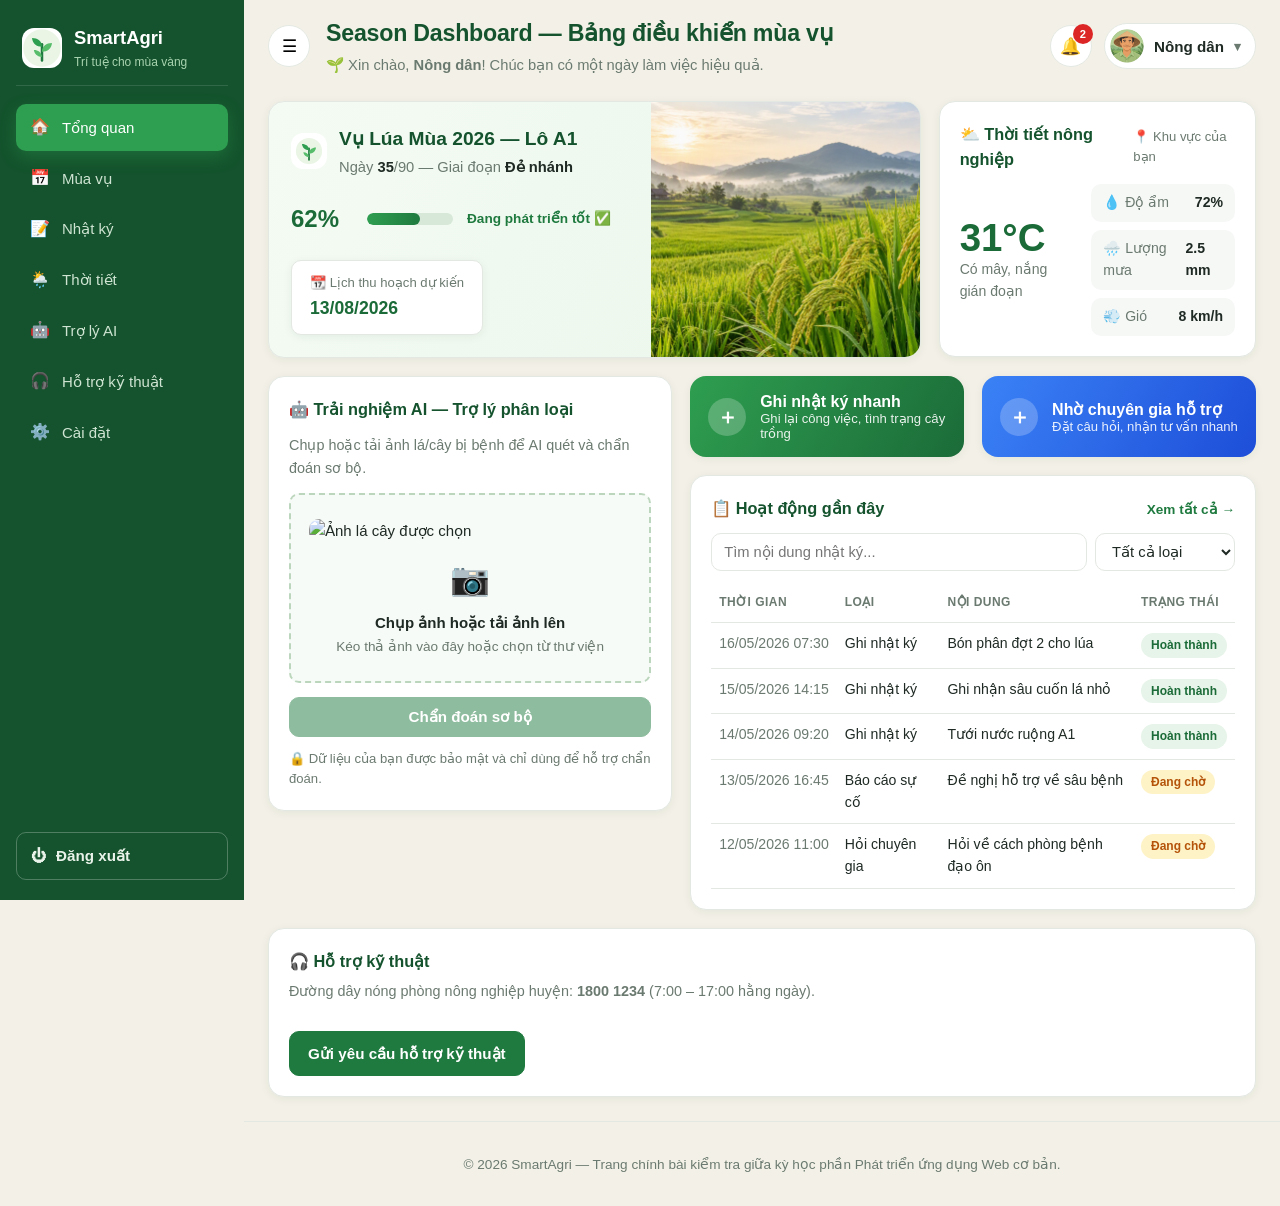
==== commit eb70a403: "Extract the shared sidebar into css/layout.css The sidebar was copy-pasted in three stylesheets and " ====
--- a/index.html
+++ b/index.html
@@ -6,22 +6,23 @@
   <meta name="description" content="SmartAgri - Season Dashboard: bảng điều khiển mùa vụ cho nông dân">
   <title>SmartAgri — Bảng điều khiển mùa vụ</title>
   <link rel="icon" href="assets/favicon.svg" type="image/svg+xml">
+  <link rel="stylesheet" href="css/layout.css">
   <link rel="stylesheet" href="css/style.css">
 </head>
 <body>
   <div class="app">
     <aside class="sidebar" id="sidebar">
-      <div class="brand">
+      <a class="brand" href="index.html">
         <img class="brand-logo" src="assets/logo.svg" alt="" width="40" height="40">
-        <div class="brand-text">
-          <p class="brand-name">SmartAgri</p>
-          <p class="brand-tag">Trí tuệ cho mùa vàng</p>
-        </div>
-      </div>
+        <span class="brand-text">
+          <span class="brand-name">SmartAgri</span>
+          <span class="brand-tag">Trí tuệ cho mùa vàng</span>
+        </span>
+      </a>
 
       <nav class="side-nav" aria-label="Điều hướng chính">
         <ul class="side-list">
-          <li><a class="side-link is-active" href="#section-season"><span class="side-icon" aria-hidden="true">🏠</span>Tổng quan</a></li>
+          <li><a class="side-link is-active" href="#section-season" aria-current="page"><span class="side-icon" aria-hidden="true">🏠</span>Tổng quan</a></li>
           <li><a class="side-link" href="#section-season"><span class="side-icon" aria-hidden="true">📅</span>Mùa vụ</a></li>
           <li><a class="side-link" href="diary.html"><span class="side-icon" aria-hidden="true">📝</span>Nhật ký</a></li>
           <li><a class="side-link" href="#section-weather"><span class="side-icon" aria-hidden="true">🌦️</span>Thời tiết</a></li>
@@ -31,9 +32,7 @@
         </ul>
       </nav>
 
-      <button class="btn-logout" type="button" id="logoutBtn">
-        <span aria-hidden="true">⏻</span> Đăng xuất
-      </button>
+      <a class="btn-logout" href="login.html"><span aria-hidden="true">⏻</span> Đăng xuất</a>
     </aside>
 
     <div class="content">
--- a/css/layout.css
+++ b/css/layout.css
@@ -0,0 +1,164 @@
+/* =========================================================
+   SmartAgri — Layout dùng chung (index.html, diary.html, support.html)
+   Chứa: khung trang .app + sidebar + nút Đăng xuất.
+   File này được <link> TRƯỚC file CSS riêng của từng trang
+   để 3 trang luôn có sidebar giống hệt nhau.
+   ========================================================= */
+
+:root {
+  --sidebar-w: 244px;
+}
+
+/* ---------- Khung trang ---------- */
+.app {
+  display: grid;
+  grid-template-columns: var(--sidebar-w) 1fr;
+  min-height: 100vh;
+}
+
+.content {
+  display: flex;
+  flex-direction: column;
+  min-width: 0;
+}
+
+/* ---------- Sidebar ---------- */
+.sidebar {
+  display: flex;
+  flex-direction: column;
+  gap: 18px;
+  padding: 20px 16px;
+  background-color: var(--green-900);
+  color: #eaf3ea;
+  /* dính theo màn hình: nút Đăng xuất luôn nằm sát đáy sidebar */
+  position: sticky;
+  top: 0;
+  height: 100vh;
+  overflow-y: auto;
+}
+
+.brand {
+  display: flex;
+  align-items: center;
+  gap: 12px;
+  padding: 4px 6px 14px;
+  border-bottom: 1px solid rgba(255, 255, 255, 0.12);
+  color: inherit;
+  text-decoration: none;
+}
+
+.brand-logo {
+  background-color: #ffffff;
+  border-radius: 12px;
+}
+
+.brand-text {
+  display: grid;
+}
+
+.brand-name {
+  margin: 0;
+  font-size: 1.15rem;
+  font-weight: 700;
+  color: #ffffff;
+}
+
+.brand-tag {
+  margin: 0;
+  font-size: 0.75rem;
+  color: #a9d3b0;
+}
+
+/* .side-nav chiếm hết chỗ trống nên Đăng xuất bị đẩy xuống đáy */
+.side-nav {
+  flex: 1;
+}
+
+.side-list {
+  margin: 0;
+  padding: 0;
+  list-style: none;
+  display: grid;
+  gap: 4px;
+}
+
+.side-link {
+  display: flex;
+  align-items: center;
+  gap: 12px;
+  padding: 11px 14px;
+  border-radius: var(--radius-sm);
+  color: #cfe4d2;
+  text-decoration: none;
+  font-weight: 500;
+  transition: background-color 0.2s ease, color 0.2s ease;
+}
+
+.side-link:hover {
+  background-color: rgba(255, 255, 255, 0.08);
+  color: #ffffff;
+}
+
+.side-link.is-active {
+  background-color: var(--green-500);
+  color: #ffffff;
+  box-shadow: 0 6px 16px rgba(46, 158, 80, 0.35);
+}
+
+.side-icon {
+  font-size: 1rem;
+  width: 20px;
+  text-align: center;
+}
+
+.btn-logout {
+  display: flex;
+  align-items: center;
+  gap: 10px;
+  padding: 11px 14px;
+  border: 1px solid rgba(255, 255, 255, 0.25);
+  border-radius: var(--radius-sm);
+  background-color: transparent;
+  color: #eaf3ea;
+  font-family: inherit;
+  font-size: 0.95rem;
+  font-weight: 600;
+  text-decoration: none;
+  cursor: pointer;
+  transition: background-color 0.2s ease;
+}
+
+.btn-logout:hover {
+  background-color: rgba(255, 255, 255, 0.12);
+}
+
+/* Nút ☰ chỉ hiện trên màn hình nhỏ */
+.btn-menu {
+  display: none;
+  font-size: 1.3rem;
+}
+
+/* ---------- Sidebar trượt ra/vào trên màn hình nhỏ ---------- */
+@media (max-width: 760px) {
+  .app {
+    grid-template-columns: 1fr;
+  }
+
+  .sidebar {
+    position: fixed;
+    inset: 0 auto 0 0;
+    width: 260px;
+    z-index: 80;
+    transform: translateX(-100%);
+    transition: transform 0.28s ease;
+    box-shadow: var(--shadow-lg);
+  }
+
+  .sidebar.is-open {
+    transform: translateX(0);
+  }
+
+  .btn-menu {
+    display: inline-flex;
+  }
+}
--- a/css/style.css
+++ b/css/style.css
@@ -17,7 +17,6 @@
   --radius-sm: 10px;
   --shadow: 0 2px 10px rgba(20, 45, 30, 0.06);
   --shadow-lg: 0 18px 40px rgba(20, 45, 30, 0.18);
-  --sidebar-w: 244px;
 }
 
 * {
@@ -48,19 +47,8 @@
   white-space: nowrap;
 }
 
-/* ---------- Layout ---------- */
-.app {
-  display: grid;
-  grid-template-columns: var(--sidebar-w) 1fr;
-  min-height: 100vh;
-}
-
-.content {
-  display: flex;
-  flex-direction: column;
-  min-width: 0;
-}
-
+/* ---------- Layout riêng của trang tổng quan ---------- */
+/* Khung .app / .content / sidebar dùng chung ở css/layout.css */
 .board {
   display: grid;
   grid-template-columns: repeat(12, minmax(0, 1fr));
@@ -78,103 +66,7 @@
 }
 
 /* ---------- Sidebar ---------- */
-.sidebar {
-  display: flex;
-  flex-direction: column;
-  gap: 18px;
-  padding: 20px 16px;
-  background-color: var(--green-900);
-  color: #eaf3ea;
-  position: sticky;
-  top: 0;
-  height: 100vh;
-}
-
-.brand {
-  display: flex;
-  align-items: center;
-  gap: 12px;
-  padding: 4px 6px 14px;
-  border-bottom: 1px solid rgba(255, 255, 255, 0.12);
-}
-
-.brand-logo {
-  background-color: #ffffff;
-  border-radius: 12px;
-}
-
-.brand-name {
-  margin: 0;
-  font-size: 1.15rem;
-  font-weight: 700;
-  color: #ffffff;
-}
-
-.brand-tag {
-  margin: 0;
-  font-size: 0.75rem;
-  color: #a9d3b0;
-}
-
-.side-nav {
-  flex: 1;
-}
-
-.side-list {
-  margin: 0;
-  padding: 0;
-  list-style: none;
-  display: grid;
-  gap: 4px;
-}
-
-.side-link {
-  display: flex;
-  align-items: center;
-  gap: 12px;
-  padding: 11px 14px;
-  border-radius: var(--radius-sm);
-  color: #cfe4d2;
-  text-decoration: none;
-  font-weight: 500;
-  transition: background-color 0.2s ease, color 0.2s ease;
-}
-
-.side-link:hover {
-  background-color: rgba(255, 255, 255, 0.08);
-  color: #ffffff;
-}
-
-.side-link.is-active {
-  background-color: var(--green-500);
-  color: #ffffff;
-  box-shadow: 0 6px 16px rgba(46, 158, 80, 0.35);
-}
-
-.side-icon {
-  font-size: 1rem;
-  width: 20px;
-  text-align: center;
-}
-
-.btn-logout {
-  display: flex;
-  align-items: center;
-  gap: 10px;
-  padding: 11px 14px;
-  border: 1px solid rgba(255, 255, 255, 0.25);
-  border-radius: var(--radius-sm);
-  background-color: transparent;
-  color: #eaf3ea;
-  font-size: 0.95rem;
-  font-weight: 600;
-  cursor: pointer;
-  transition: background-color 0.2s ease;
-}
-
-.btn-logout:hover {
-  background-color: rgba(255, 255, 255, 0.12);
-}
+/* Toàn bộ style sidebar nằm trong css/layout.css (dùng chung 3 trang) */
 
 /* ---------- Topbar ---------- */
 .topbar {
@@ -228,9 +120,7 @@
   transform: translateY(-1px);
 }
 
-.btn-menu {
-  display: none;
-}
+/* .btn-menu nằm trong css/layout.css */
 
 .bell-badge {
   position: absolute;
@@ -1006,28 +896,6 @@
 }
 
 @media (max-width: 760px) {
-  .app {
-    grid-template-columns: 1fr;
-  }
-
-  .sidebar {
-    position: fixed;
-    inset: 0 auto 0 0;
-    width: 260px;
-    z-index: 80;
-    transform: translateX(-100%);
-    transition: transform 0.28s ease;
-    box-shadow: var(--shadow-lg);
-  }
-
-  .sidebar.is-open {
-    transform: translateX(0);
-  }
-
-  .btn-menu {
-    display: inline-flex;
-  }
-
   .topbar {
     flex-wrap: wrap;
     padding: 14px 16px;
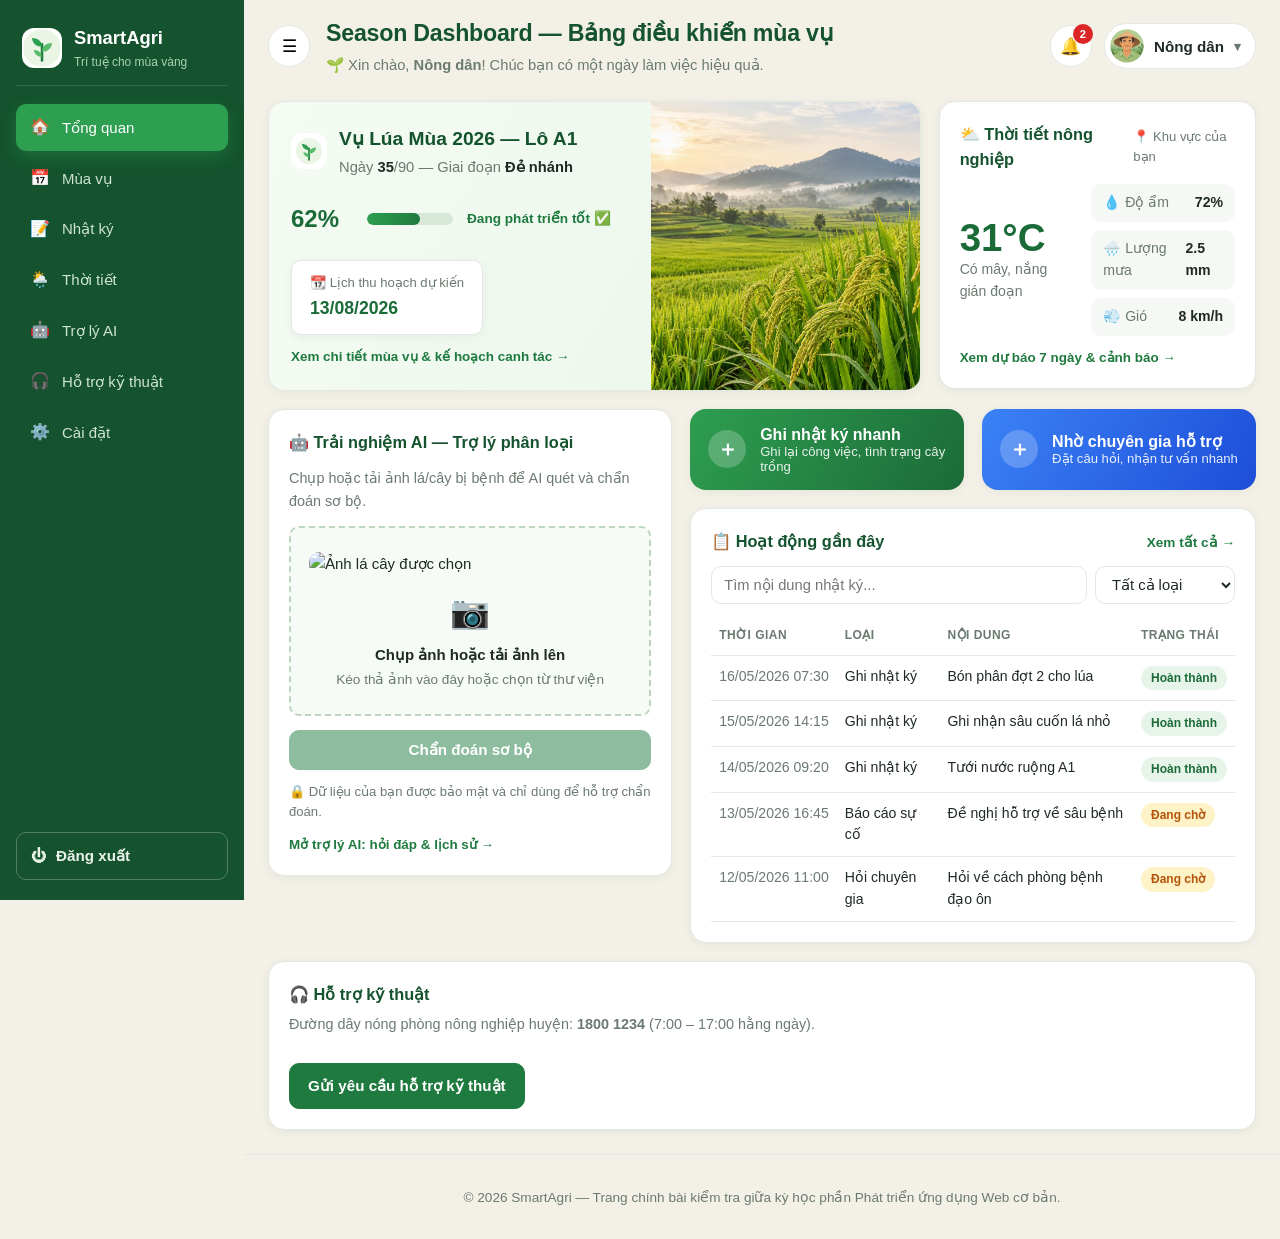
==== commit f16e6274: "Split season, weather, AI assistant and settings into standalone pages The four blocks lived as anch" ====
--- a/index.html
+++ b/index.html
@@ -6,6 +6,7 @@
   <meta name="description" content="SmartAgri - Season Dashboard: bảng điều khiển mùa vụ cho nông dân">
   <title>SmartAgri — Bảng điều khiển mùa vụ</title>
   <link rel="icon" href="assets/favicon.svg" type="image/svg+xml">
+  <script src="js/display.js"></script>
   <link rel="stylesheet" href="css/layout.css">
   <link rel="stylesheet" href="css/style.css">
 </head>
@@ -22,13 +23,13 @@
 
       <nav class="side-nav" aria-label="Điều hướng chính">
         <ul class="side-list">
-          <li><a class="side-link is-active" href="#section-season" aria-current="page"><span class="side-icon" aria-hidden="true">🏠</span>Tổng quan</a></li>
-          <li><a class="side-link" href="#section-season"><span class="side-icon" aria-hidden="true">📅</span>Mùa vụ</a></li>
+          <li><a class="side-link is-active" href="index.html" aria-current="page"><span class="side-icon" aria-hidden="true">🏠</span>Tổng quan</a></li>
+          <li><a class="side-link" href="season.html"><span class="side-icon" aria-hidden="true">📅</span>Mùa vụ</a></li>
           <li><a class="side-link" href="diary.html"><span class="side-icon" aria-hidden="true">📝</span>Nhật ký</a></li>
-          <li><a class="side-link" href="#section-weather"><span class="side-icon" aria-hidden="true">🌦️</span>Thời tiết</a></li>
-          <li><a class="side-link" href="#section-ai"><span class="side-icon" aria-hidden="true">🤖</span>Trợ lý AI</a></li>
+          <li><a class="side-link" href="weather.html"><span class="side-icon" aria-hidden="true">🌦️</span>Thời tiết</a></li>
+          <li><a class="side-link" href="ai.html"><span class="side-icon" aria-hidden="true">🤖</span>Trợ lý AI</a></li>
           <li><a class="side-link" href="support.html"><span class="side-icon" aria-hidden="true">🎧</span>Hỗ trợ kỹ thuật</a></li>
-          <li><a class="side-link" href="#section-support"><span class="side-icon" aria-hidden="true">⚙️</span>Cài đặt</a></li>
+          <li><a class="side-link" href="settings.html"><span class="side-icon" aria-hidden="true">⚙️</span>Cài đặt</a></li>
         </ul>
       </nav>
 
@@ -61,8 +62,8 @@
               <span class="caret" aria-hidden="true">▾</span>
             </button>
             <div class="dropdown" id="userDropdown" hidden>
-              <a class="dropdown-link" href="#section-support">Hồ sơ của tôi</a>
-              <a class="dropdown-link" href="#section-support">Cài đặt tài khoản</a>
+              <a class="dropdown-link" href="settings.html">Hồ sơ của tôi</a>
+              <a class="dropdown-link" href="settings.html">Cài đặt tài khoản</a>
               <button class="dropdown-link dropdown-danger" type="button" id="logoutBtn2">Đăng xuất</button>
             </div>
           </div>
@@ -92,6 +93,8 @@
               <p class="chip-label">📆 Lịch thu hoạch dự kiến</p>
               <p class="chip-date">13/08/2026</p>
             </article>
+
+            <a class="card-more" href="season.html">Xem chi tiết mùa vụ &amp; kế hoạch canh tác →</a>
           </div>
 
           <figure class="hero-photo">
@@ -115,6 +118,7 @@
               <li><span class="w-key">💨 Gió</span><strong class="w-val">8 km/h</strong></li>
             </ul>
           </div>
+          <a class="card-more" href="weather.html">Xem dự báo 7 ngày &amp; cảnh báo →</a>
         </aside>
 
         <div class="lower">
@@ -137,6 +141,7 @@
             <button class="btn btn-primary btn-block" type="button" id="analyzeBtn" disabled>Chẩn đoán sơ bộ</button>
             <div class="ai-result" id="aiResult" hidden></div>
             <p class="ai-privacy">🔒 Dữ liệu của bạn được bảo mật và chỉ dùng để hỗ trợ chẩn đoán.</p>
+            <a class="card-more" href="ai.html">Mở trợ lý AI: hỏi đáp &amp; lịch sử →</a>
           </section>
 
           <div class="right-col">
--- a/css/layout.css
+++ b/css/layout.css
@@ -162,3 +162,52 @@
     display: inline-flex;
   }
 }
+
+/* ---------- Tuỳ chọn hiển thị (lưu từ trang Cài đặt, áp dụng mọi trang) ----------
+   Các lớp này gắn lên thẻ <html>. Dùng html body / html.high-contrast .card
+   để có độ ưu tiên cao hơn rule trong CSS riêng của từng trang. */
+html {
+  font-size: var(--app-root-fs, 16px);
+}
+
+html body {
+  font-size: var(--app-body-fs, 15px);
+}
+
+html.fs-sm {
+  --app-root-fs: 15px;
+  --app-body-fs: 14px;
+}
+
+html.fs-lg {
+  --app-root-fs: 18px;
+  --app-body-fs: 17px;
+}
+
+html.fs-xl {
+  --app-root-fs: 20px;
+  --app-body-fs: 19px;
+}
+
+html.high-contrast {
+  --border: #7c8c80;
+  --muted: #3d4b41;
+}
+
+html.high-contrast body {
+  color: #000000;
+}
+
+html.high-contrast .card,
+html.high-contrast .input,
+html.high-contrast .btn,
+html.high-contrast .side-link {
+  border: 1px solid #4a5a4f;
+}
+
+html.no-motion *,
+html.no-motion *::before,
+html.no-motion *::after {
+  animation: none !important;
+  transition: none !important;
+}
--- a/css/style.css
+++ b/css/style.css
@@ -397,6 +397,20 @@
   color: var(--muted);
 }
 
+/* Link dẫn xuống trang chi tiết (Mùa vụ / Thời tiết / Trợ lý AI) */
+.card-more {
+  display: inline-block;
+  margin-top: 12px;
+  font-size: 0.84rem;
+  font-weight: 600;
+  color: var(--green-700);
+  text-decoration: none;
+}
+
+.card-more:hover {
+  text-decoration: underline;
+}
+
 .weather-body {
   display: grid;
   grid-template-columns: 0.9fr 1.1fr;
